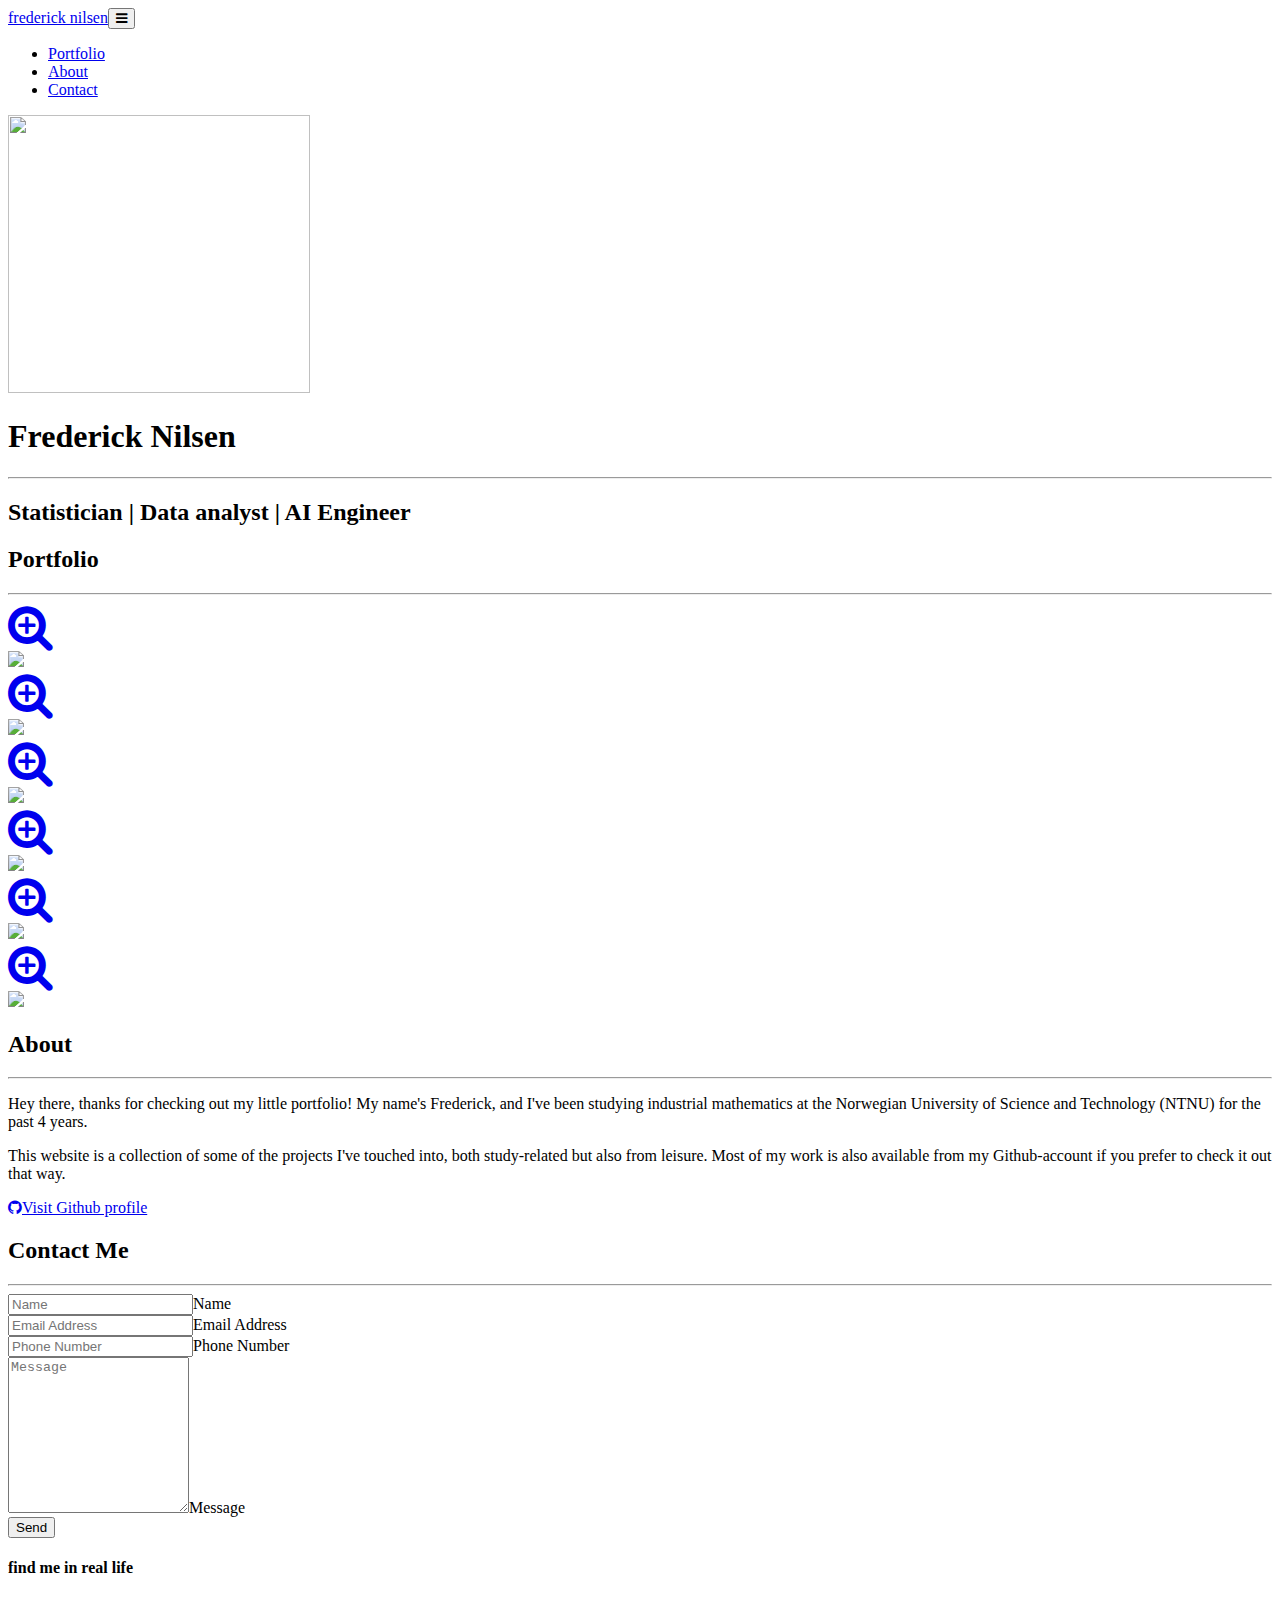
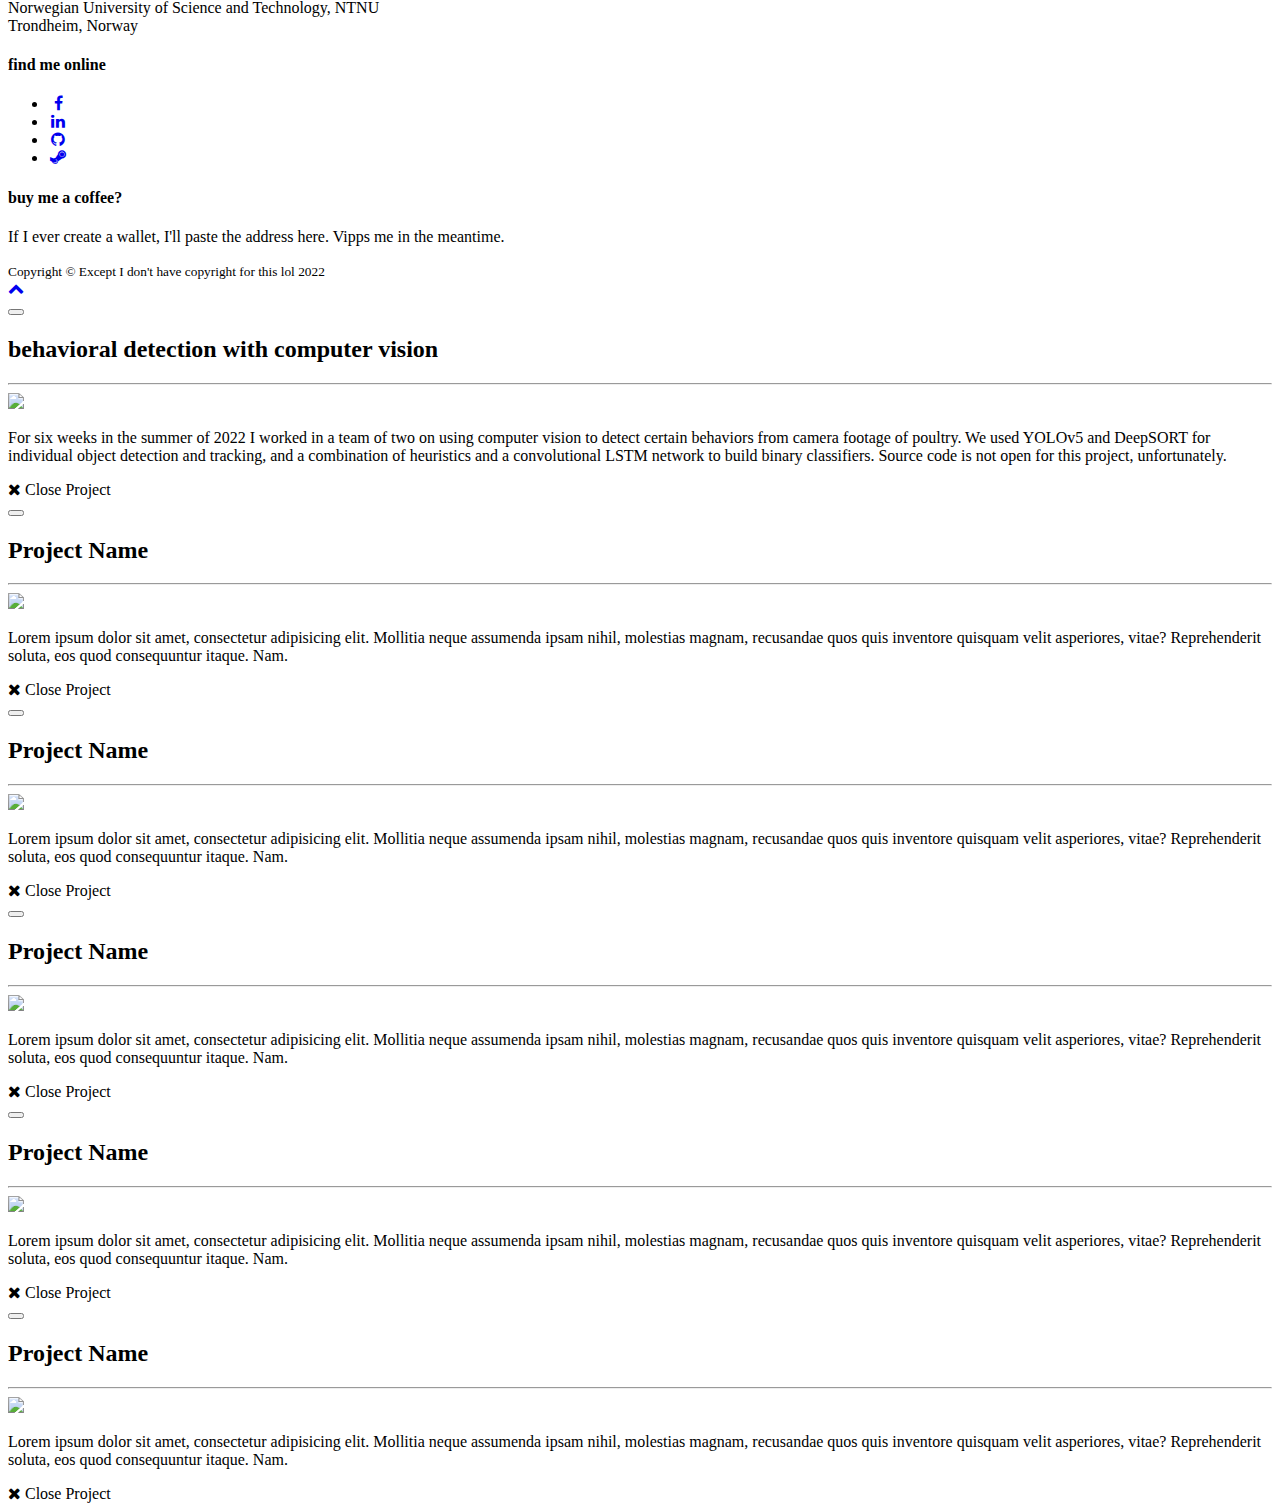
==== index.html @ 2ca0b914 "Adding temp portfolio page" ====
<!DOCTYPE html><html><head><meta charset="utf-8"><meta name="viewport" content="width=device-width, initial-scale=1.0, shrink-to-fit=no"><title>Home - Brand</title><link rel="stylesheet" href="assets/bootstrap/css/bootstrap.min.css"><link rel="stylesheet" href="https://fonts.googleapis.com/css?family=Montserrat:400,700&amp;display=swap"><link rel="stylesheet" href="https://fonts.googleapis.com/css?family=Lato:400,700,400italic,700italic&amp;display=swap"><link rel="stylesheet" href="https://cdnjs.cloudflare.com/ajax/libs/font-awesome/4.7.0/css/font-awesome.min.css"></head><body id="page-top" data-bs-spy="scroll" data-bs-target="#mainNav" data-bs-offset="72"><nav class="navbar navbar-light navbar-expand-lg fixed-top bg-secondary text-uppercase" id="mainNav"><div class="container"><a class="navbar-brand" href="#page-top">frederick nilsen</a><button data-bs-toggle="collapse" data-bs-target="#navbarResponsive" class="navbar-toggler text-white bg-primary navbar-toggler-right text-uppercase rounded" aria-controls="navbarResponsive" aria-expanded="false" aria-label="Toggle navigation"><i class="fa fa-bars"></i></button><div class="collapse navbar-collapse" id="navbarResponsive"><ul class="navbar-nav ms-auto"><li class="nav-item mx-0 mx-lg-1"><a class="nav-link py-3 px-0 px-lg-3 rounded" href="#portfolio">Portfolio</a></li><li class="nav-item mx-0 mx-lg-1"><a class="nav-link py-3 px-0 px-lg-3 rounded" href="#about">About</a></li><li class="nav-item mx-0 mx-lg-1"><a class="nav-link py-3 px-0 px-lg-3 rounded" href="#contact">Contact</a></li></ul></div></div></nav><header class="text-center text-white bg-primary masthead"><div class="container"><img class="rounded-circle img-fluid d-block mx-auto mb-5" src="assets/img/cartoon-FrederickNilsen.jpg" width="302" height="278"><h1>Frederick Nilsen</h1><hr class="star-light"><h2 class="font-weight-light mb-0">Statistician | Data analyst | AI Engineer</h2></div></header><section id="portfolio" class="portfolio"><div class="container"><h2 class="text-uppercase text-center text-secondary">Portfolio</h2><hr class="star-dark mb-5"><div class="row"><div class="col-md-6 col-lg-4"><a class="d-block mx-auto portfolio-item" href="#portfolio-modal-1" data-bs-toggle="modal"><div class="d-flex portfolio-item-caption position-absolute h-100 w-100"><div class="text-center text-white my-auto portfolio-item-caption-content w-100"><i class="fa fa-search-plus fa-3x"></i></div></div><img class="img-fluid" src="assets/img/portfolio/cabin.png"></a></div><div class="col-md-6 col-lg-4"><a class="d-block mx-auto portfolio-item" href="#portfolio-modal-2" data-bs-toggle="modal"><div class="d-flex portfolio-item-caption position-absolute h-100 w-100"><div class="text-center text-white my-auto portfolio-item-caption-content w-100"><i class="fa fa-search-plus fa-3x"></i></div></div><img class="img-fluid" src="assets/img/portfolio/cake.png"></a></div><div class="col-md-6 col-lg-4"><a class="d-block mx-auto portfolio-item" href="#portfolio-modal-3" data-bs-toggle="modal"><div class="d-flex portfolio-item-caption position-absolute h-100 w-100"><div class="text-center text-white my-auto portfolio-item-caption-content w-100"><i class="fa fa-search-plus fa-3x"></i></div></div><img class="img-fluid" src="assets/img/portfolio/circus.png"></a></div><div class="col-md-6 col-lg-4"><a class="d-block mx-auto portfolio-item" href="#portfolio-modal-4" data-bs-toggle="modal"><div class="d-flex portfolio-item-caption position-absolute h-100 w-100"><div class="text-center text-white my-auto portfolio-item-caption-content w-100"><i class="fa fa-search-plus fa-3x"></i></div></div><img class="img-fluid" src="assets/img/portfolio/game.png"></a></div><div class="col-md-6 col-lg-4"><a class="d-block mx-auto portfolio-item" href="#portfolio-modal-5" data-bs-toggle="modal"><div class="d-flex portfolio-item-caption position-absolute h-100 w-100"><div class="text-center text-white my-auto portfolio-item-caption-content w-100"><i class="fa fa-search-plus fa-3x"></i></div></div><img class="img-fluid" src="assets/img/portfolio/safe.png"></a></div><div class="col-md-6 col-lg-4"><a class="d-block mx-auto portfolio-item" href="#portfolio-modal-6" data-bs-toggle="modal"><div class="d-flex portfolio-item-caption position-absolute h-100 w-100"><div class="text-center text-white my-auto portfolio-item-caption-content w-100"><i class="fa fa-search-plus fa-3x"></i></div></div><img class="img-fluid" src="assets/img/portfolio/submarine.png"></a></div></div></div></section><section class="text-white bg-primary mb-0" id="about"><div class="container"><h2 class="text-uppercase text-center text-white">About</h2><hr class="star-light mb-5"><div class="row"><div class="col-lg-4 ms-auto"><p class="lead">Hey there, thanks for checking out my little portfolio! My name's Frederick, and I've been studying industrial mathematics at the Norwegian University of Science and Technology (NTNU) for the past 4 years.</p></div><div class="col-lg-4 me-auto"><p class="lead">This website is a collection of some of the projects I've touched into, both study-related but also from leisure. Most of my work is also available from my Github-account if you prefer to check it out that way.</p></div></div><div class="text-center mt-4"><a class="btn btn-outline-light btn-xl" role="button" href="#"><i class="fa fa-github me-2"></i><span>Visit Github profile</span></a></div></div></section><section id="contact"><div class="container"><h2 class="text-uppercase text-center text-secondary mb-0">Contact Me</h2><hr class="star-dark mb-5"><div class="row"><div class="col-lg-8 mx-auto"><form id="contactForm" name="sentMessage" novalidate="novalidate"><div class="control-group"><div class="mb-0 form-floating controls pb-2"><input class="form-control" type="text" id="name" required="" placeholder="Name"><label class="form-label">Name</label><small class="form-text text-danger help-block"></small></div></div><div class="control-group"><div class="mb-0 form-floating controls pb-2"><input class="form-control" type="email" id="email" required="" placeholder="Email Address"><label class="form-label">Email Address</label><small class="form-text text-danger help-block"></small></div></div><div class="control-group"><div class="mb-0 form-floating controls pb-2"><input class="form-control" type="tel" id="phone" required="" placeholder="Phone Number"><label class="form-label">Phone Number</label><small class="form-text text-danger help-block"></small></div></div><div class="control-group"><div class="mb-5 form-floating controls pb-2"><textarea class="form-control" id="message" required="" placeholder="Message" style="height: 150px;"></textarea><label class="form-label">Message</label><small class="form-text text-danger help-block"></small></div></div><div id="success"></div><div><button class="btn btn-primary btn-xl" id="sendMessageButton" type="submit">Send</button></div></form></div></div></div></section><footer class="text-center footer"><div class="container"><div class="row"><div class="col-md-4 mb-5 mb-lg-0"><h4 class="text-uppercase mb-4">find me in real life</h4><p>Norwegian University of Science and Technology, NTNU<br>Trondheim, Norway</p></div><div class="col-md-4 mb-5 mb-lg-0"><h4 class="text-uppercase">find me online</h4><ul class="list-inline"><li class="list-inline-item"><a class="btn btn-outline-light text-center btn-social rounded-circle" role="button" href="https://www.facebook.com/fredericknilsensbrukernavn"><i class="fa fa-facebook fa-fw"></i></a></li><li class="list-inline-item"><a class="btn btn-outline-light text-center btn-social rounded-circle" role="button" href="https://www.linkedin.com/in/frederick-nilsen"><i class="fa fa-linkedin fa-fw"></i></a></li><li class="list-inline-item"><a class="btn btn-outline-light text-center btn-social rounded-circle" role="button" href="https://github.com/frederni"><i class="fa fa-github fa-fw"></i></a></li><li class="list-inline-item"><a class="btn btn-outline-light text-center btn-social rounded-circle" role="button" href="https://steamcommunity.com/id/flerovium"><i class="fa fa-steam fa-fw"></i></a></li></ul></div><div class="col-md-4"><h4 class="text-uppercase mb-4">buy me a coffee?</h4><p class="lead mb-0"><span>If I ever create a wallet, I'll paste the address here. Vipps me in the meantime.</span></p></div></div></div></footer><div class="text-center text-white copyright py-4"><div class="container"><small>Copyright © Except I don't have copyright for this lol 2022</small></div></div><div class="d-lg-none scroll-to-top position-fixed rounded"><a class="text-center d-block rounded text-white" href="#page-top"><i class="fa fa-chevron-up"></i></a></div><div class="modal text-center" role="dialog" tabindex="-1" id="portfolio-modal-1"><div class="modal-dialog modal-lg" role="document"><div class="modal-content"><div class="modal-header"><button type="button" class="btn-close" data-bs-dismiss="modal" aria-label="Close"></button></div><div class="modal-body"><div class="container text-center"><div class="row"><div class="col-lg-8 mx-auto"><h2 class="text-uppercase text-secondary mb-0">behavioral detection with computer vision</h2><hr class="star-dark mb-5"><img class="img-fluid mb-5" src="assets/img/portfolio/cabin.png"><p class="mb-5">For six weeks in the summer of 2022 I worked in a team of two on using computer vision to detect certain behaviors from camera footage of poultry. We used YOLOv5 and DeepSORT for individual object detection and tracking, and a combination of heuristics and a convolutional LSTM network to build binary classifiers. Source code is not open for this project, unfortunately.</p></div></div></div></div><div class="modal-footer pb-5"><a class="btn btn-primary btn-lg mx-auto rounded-pill portfolio-modal-dismiss" role="button" data-bs-dismiss="modal"><i class="fa fa-close"></i>&nbsp;Close Project</a></div></div></div></div><div class="modal text-center" role="dialog" tabindex="-1" id="portfolio-modal-2"><div class="modal-dialog modal-lg" role="document"><div class="modal-content"><div class="modal-header"><button type="button" class="btn-close" data-bs-dismiss="modal" aria-label="Close"></button></div><div class="modal-body"><div class="container text-center"><div class="row"><div class="col-lg-8 mx-auto"><h2 class="text-uppercase text-secondary mb-0">Project Name</h2><hr class="star-dark mb-5"><img class="img-fluid mb-5" src="assets/img/portfolio/cake.png"><p class="mb-5">Lorem ipsum dolor sit amet, consectetur adipisicing elit. Mollitia neque assumenda ipsam nihil, molestias magnam, recusandae quos quis inventore quisquam velit asperiores, vitae? Reprehenderit soluta, eos quod consequuntur itaque. Nam.</p></div></div></div></div><div class="modal-footer pb-5"><a class="btn btn-primary btn-lg mx-auto rounded-pill portfolio-modal-dismiss" role="button" data-bs-dismiss="modal"><i class="fa fa-close"></i>&nbsp;Close Project</a></div></div></div></div><div class="modal text-center" role="dialog" tabindex="-1" id="portfolio-modal-3"><div class="modal-dialog modal-lg" role="document"><div class="modal-content"><div class="modal-header"><button type="button" class="btn-close" data-bs-dismiss="modal" aria-label="Close"></button></div><div class="modal-body"><div class="container text-center"><div class="row"><div class="col-lg-8 mx-auto"><h2 class="text-uppercase text-secondary mb-0">Project Name</h2><hr class="star-dark mb-5"><img class="img-fluid mb-5" src="assets/img/portfolio/circus.png"><p class="mb-5">Lorem ipsum dolor sit amet, consectetur adipisicing elit. Mollitia neque assumenda ipsam nihil, molestias magnam, recusandae quos quis inventore quisquam velit asperiores, vitae? Reprehenderit soluta, eos quod consequuntur itaque. Nam.</p></div></div></div></div><div class="modal-footer pb-5"><a class="btn btn-primary btn-lg mx-auto rounded-pill portfolio-modal-dismiss" role="button" data-bs-dismiss="modal"><i class="fa fa-close"></i>&nbsp;Close Project</a></div></div></div></div><div class="modal text-center" role="dialog" tabindex="-1" id="portfolio-modal-4"><div class="modal-dialog modal-lg" role="document"><div class="modal-content"><div class="modal-header"><button type="button" class="btn-close" data-bs-dismiss="modal" aria-label="Close"></button></div><div class="modal-body"><div class="container text-center"><div class="row"><div class="col-lg-8 mx-auto"><h2 class="text-uppercase text-secondary mb-0">Project Name</h2><hr class="star-dark mb-5"><img class="img-fluid mb-5" src="assets/img/portfolio/game.png"><p class="mb-5">Lorem ipsum dolor sit amet, consectetur adipisicing elit. Mollitia neque assumenda ipsam nihil, molestias magnam, recusandae quos quis inventore quisquam velit asperiores, vitae? Reprehenderit soluta, eos quod consequuntur itaque. Nam.</p></div></div></div></div><div class="modal-footer pb-5"><a class="btn btn-primary btn-lg mx-auto rounded-pill portfolio-modal-dismiss" role="button" data-bs-dismiss="modal"><i class="fa fa-close"></i>&nbsp;Close Project</a></div></div></div></div><div class="modal text-center" role="dialog" tabindex="-1" id="portfolio-modal-5"><div class="modal-dialog modal-lg" role="document"><div class="modal-content"><div class="modal-header"><button type="button" class="btn-close" data-bs-dismiss="modal" aria-label="Close"></button></div><div class="modal-body"><div class="container text-center"><div class="row"><div class="col-lg-8 mx-auto"><h2 class="text-uppercase text-secondary mb-0">Project Name</h2><hr class="star-dark mb-5"><img class="img-fluid mb-5" src="assets/img/portfolio/safe.png"><p class="mb-5">Lorem ipsum dolor sit amet, consectetur adipisicing elit. Mollitia neque assumenda ipsam nihil, molestias magnam, recusandae quos quis inventore quisquam velit asperiores, vitae? Reprehenderit soluta, eos quod consequuntur itaque. Nam.</p></div></div></div></div><div class="modal-footer pb-5"><a class="btn btn-primary btn-lg mx-auto rounded-pill portfolio-modal-dismiss" role="button" data-bs-dismiss="modal"><i class="fa fa-close"></i>&nbsp;Close Project</a></div></div></div></div><div class="modal text-center" role="dialog" tabindex="-1" id="portfolio-modal-6"><div class="modal-dialog modal-lg" role="document"><div class="modal-content"><div class="modal-header"><button type="button" class="btn-close" data-bs-dismiss="modal" aria-label="Close"></button></div><div class="modal-body"><div class="container text-center"><div class="row"><div class="col-lg-8 mx-auto"><h2 class="text-uppercase text-secondary mb-0">Project Name</h2><hr class="star-dark mb-5"><img class="img-fluid mb-5" src="assets/img/portfolio/submarine.png"><p class="mb-5">Lorem ipsum dolor sit amet, consectetur adipisicing elit. Mollitia neque assumenda ipsam nihil, molestias magnam, recusandae quos quis inventore quisquam velit asperiores, vitae? Reprehenderit soluta, eos quod consequuntur itaque. Nam.</p></div></div></div></div><div class="modal-footer pb-5"><a class="btn btn-primary btn-lg mx-auto rounded-pill portfolio-modal-dismiss" role="button" data-bs-dismiss="modal"><i class="fa fa-close"></i>&nbsp;Close Project</a></div></div></div></div><script src="https://cdn.jsdelivr.net/npm/bootstrap@5.1.3/dist/js/bootstrap.bundle.min.js"></script><script src="assets/js/script.min.js"></script></body></html>
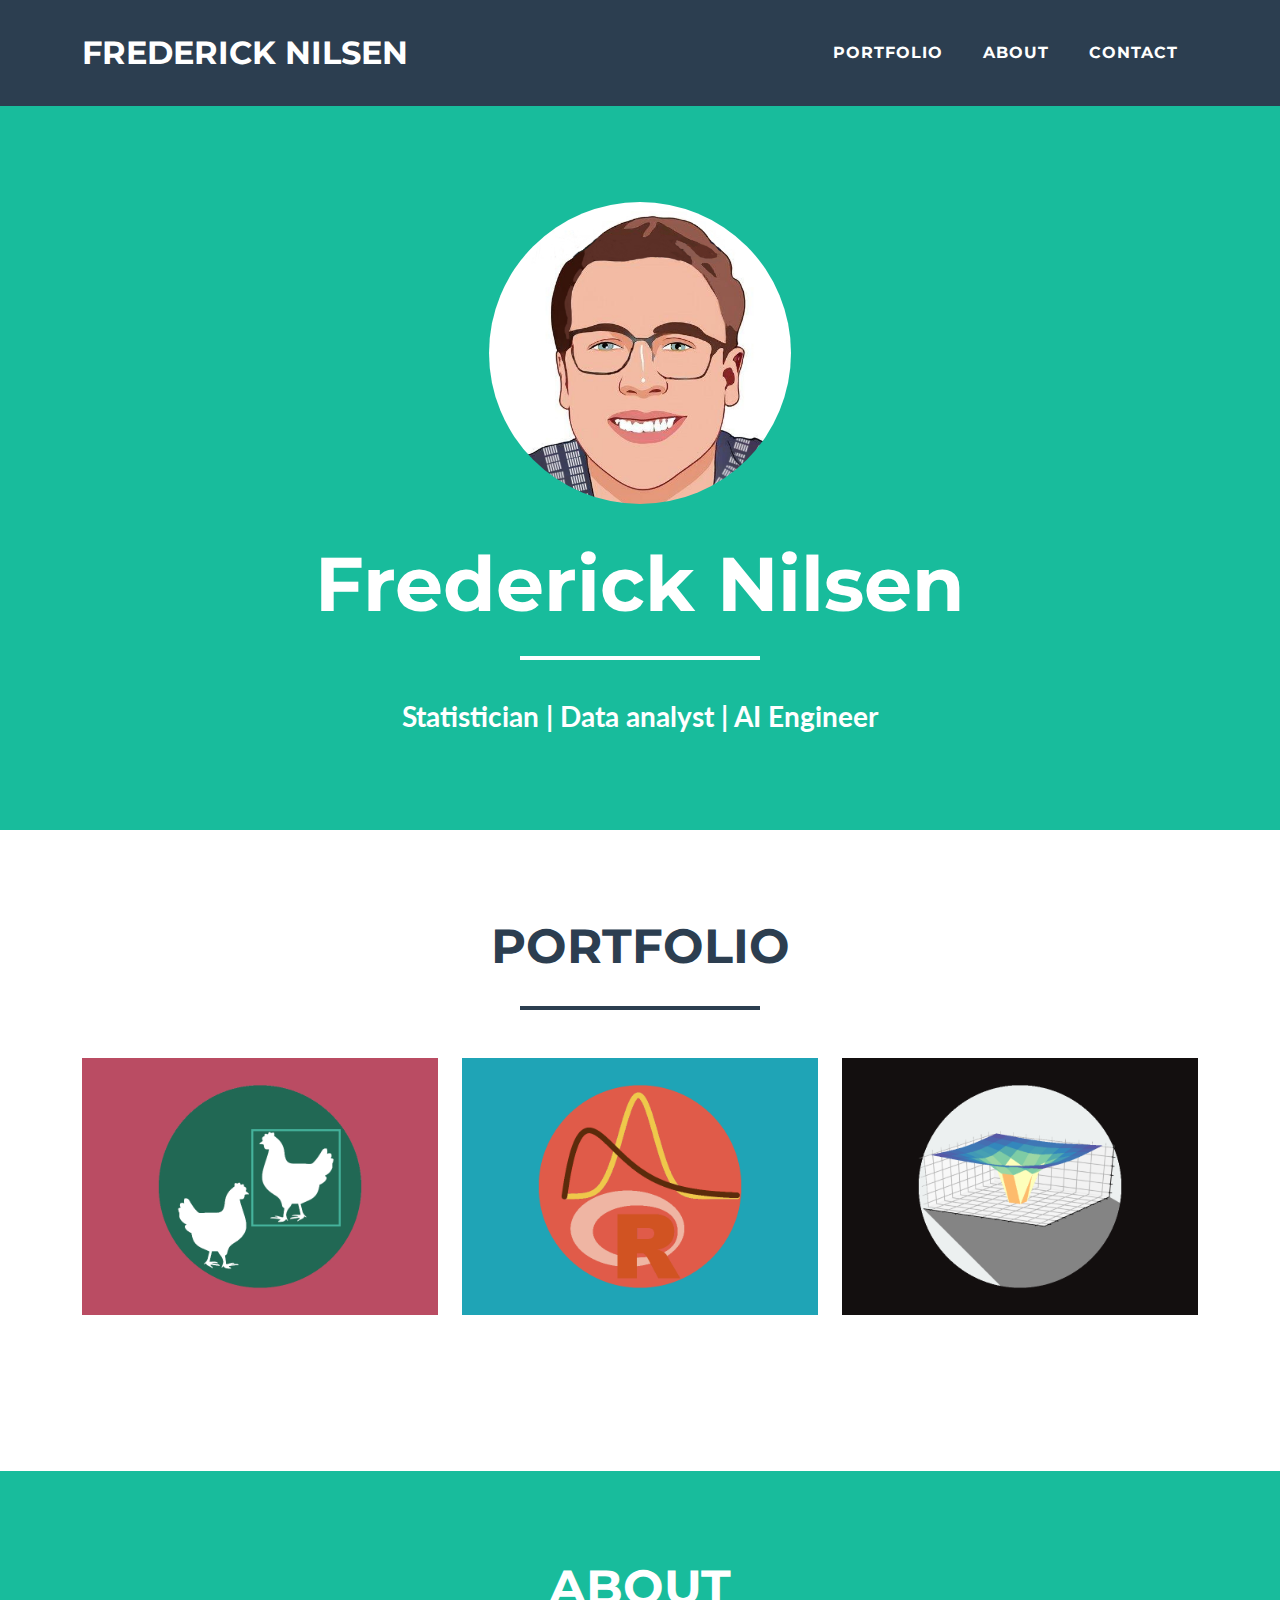
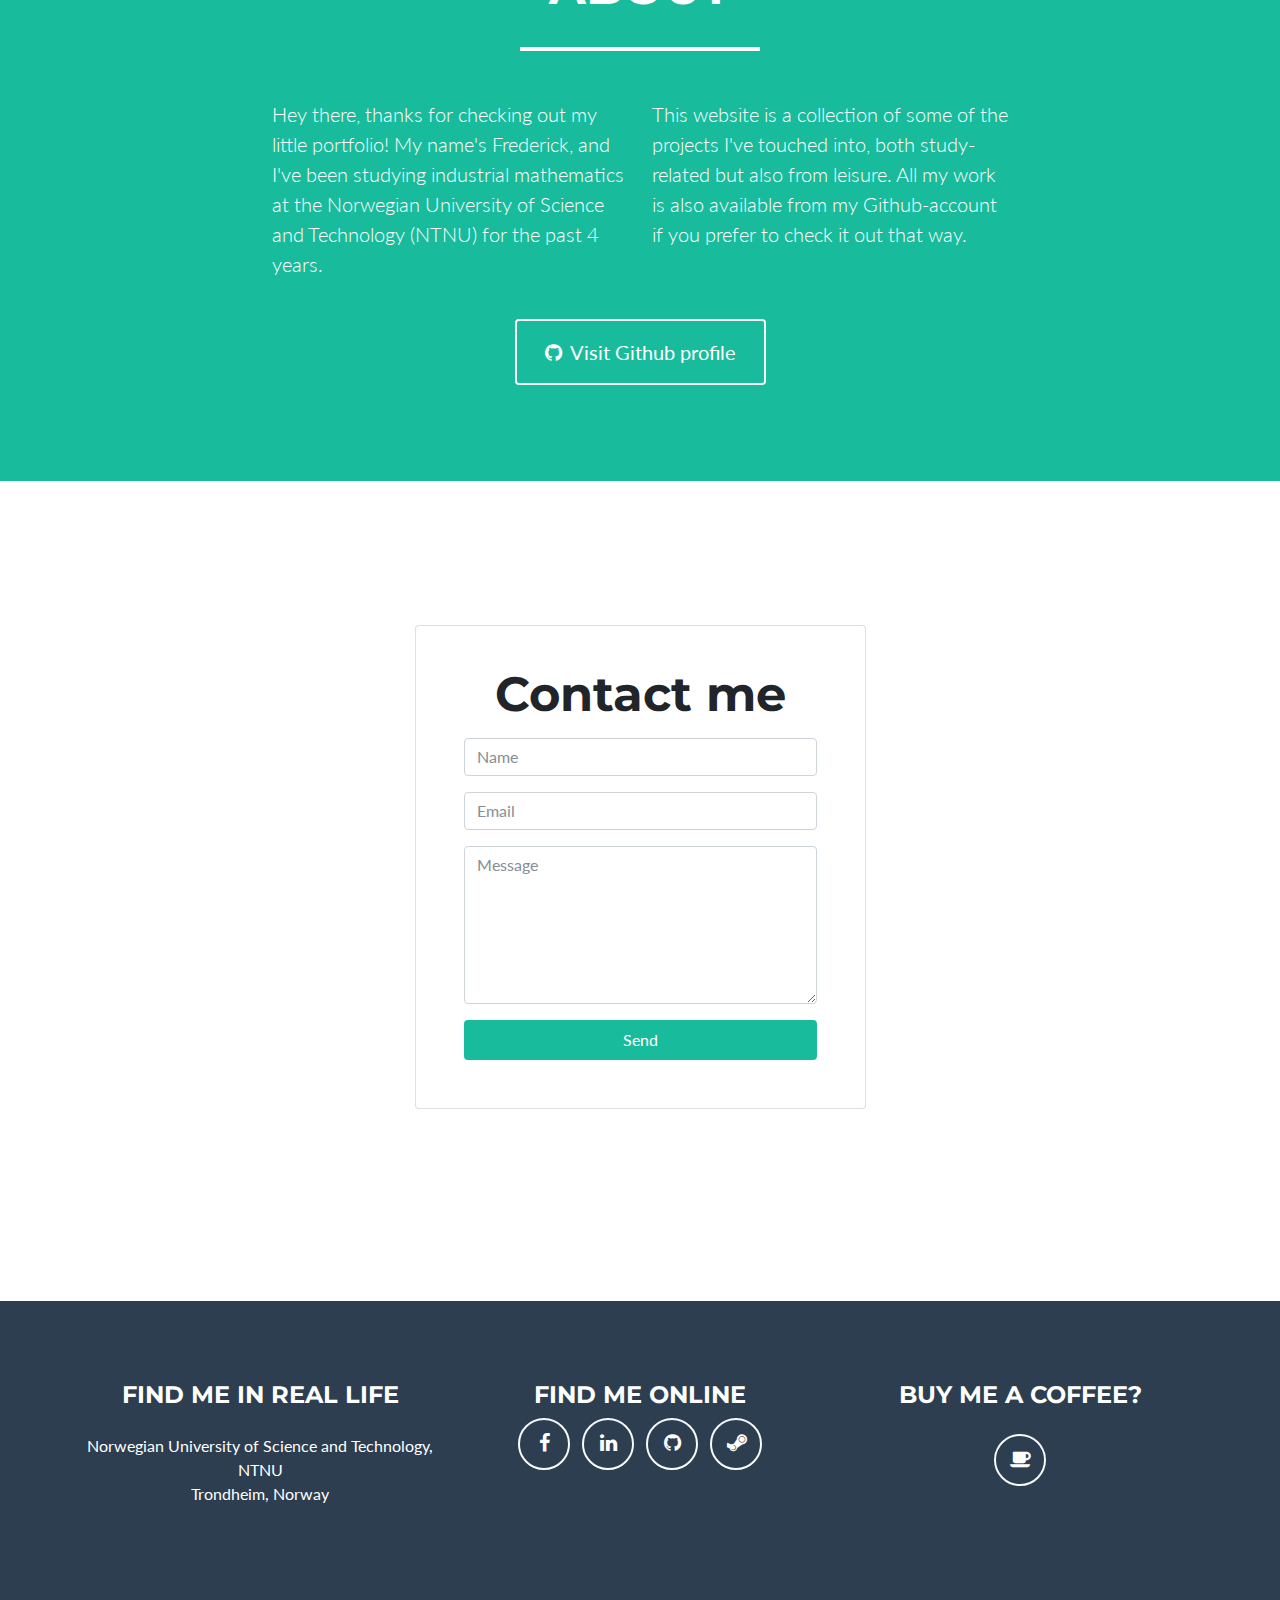
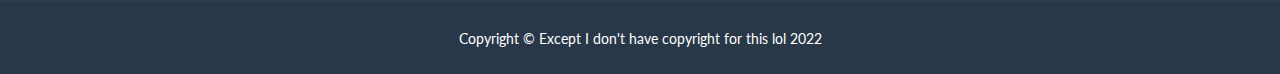
==== commit 4425b5c8: "Update portfolio with real projects" ====
--- a/index.html
+++ b/index.html
@@ -1 +1,222 @@
-<!DOCTYPE html><html><head><meta charset="utf-8"><meta name="viewport" content="width=device-width, initial-scale=1.0, shrink-to-fit=no"><title>Home - Brand</title><link rel="stylesheet" href="assets/bootstrap/css/bootstrap.min.css"><link rel="stylesheet" href="https://fonts.googleapis.com/css?family=Montserrat:400,700&amp;display=swap"><link rel="stylesheet" href="https://fonts.googleapis.com/css?family=Lato:400,700,400italic,700italic&amp;display=swap"><link rel="stylesheet" href="https://cdnjs.cloudflare.com/ajax/libs/font-awesome/4.7.0/css/font-awesome.min.css"></head><body id="page-top" data-bs-spy="scroll" data-bs-target="#mainNav" data-bs-offset="72"><nav class="navbar navbar-light navbar-expand-lg fixed-top bg-secondary text-uppercase" id="mainNav"><div class="container"><a class="navbar-brand" href="#page-top">frederick nilsen</a><button data-bs-toggle="collapse" data-bs-target="#navbarResponsive" class="navbar-toggler text-white bg-primary navbar-toggler-right text-uppercase rounded" aria-controls="navbarResponsive" aria-expanded="false" aria-label="Toggle navigation"><i class="fa fa-bars"></i></button><div class="collapse navbar-collapse" id="navbarResponsive"><ul class="navbar-nav ms-auto"><li class="nav-item mx-0 mx-lg-1"><a class="nav-link py-3 px-0 px-lg-3 rounded" href="#portfolio">Portfolio</a></li><li class="nav-item mx-0 mx-lg-1"><a class="nav-link py-3 px-0 px-lg-3 rounded" href="#about">About</a></li><li class="nav-item mx-0 mx-lg-1"><a class="nav-link py-3 px-0 px-lg-3 rounded" href="#contact">Contact</a></li></ul></div></div></nav><header class="text-center text-white bg-primary masthead"><div class="container"><img class="rounded-circle img-fluid d-block mx-auto mb-5" src="assets/img/cartoon-FrederickNilsen.jpg" width="302" height="278"><h1>Frederick Nilsen</h1><hr class="star-light"><h2 class="font-weight-light mb-0">Statistician | Data analyst | AI Engineer</h2></div></header><section id="portfolio" class="portfolio"><div class="container"><h2 class="text-uppercase text-center text-secondary">Portfolio</h2><hr class="star-dark mb-5"><div class="row"><div class="col-md-6 col-lg-4"><a class="d-block mx-auto portfolio-item" href="#portfolio-modal-1" data-bs-toggle="modal"><div class="d-flex portfolio-item-caption position-absolute h-100 w-100"><div class="text-center text-white my-auto portfolio-item-caption-content w-100"><i class="fa fa-search-plus fa-3x"></i></div></div><img class="img-fluid" src="assets/img/portfolio/cabin.png"></a></div><div class="col-md-6 col-lg-4"><a class="d-block mx-auto portfolio-item" href="#portfolio-modal-2" data-bs-toggle="modal"><div class="d-flex portfolio-item-caption position-absolute h-100 w-100"><div class="text-center text-white my-auto portfolio-item-caption-content w-100"><i class="fa fa-search-plus fa-3x"></i></div></div><img class="img-fluid" src="assets/img/portfolio/cake.png"></a></div><div class="col-md-6 col-lg-4"><a class="d-block mx-auto portfolio-item" href="#portfolio-modal-3" data-bs-toggle="modal"><div class="d-flex portfolio-item-caption position-absolute h-100 w-100"><div class="text-center text-white my-auto portfolio-item-caption-content w-100"><i class="fa fa-search-plus fa-3x"></i></div></div><img class="img-fluid" src="assets/img/portfolio/circus.png"></a></div><div class="col-md-6 col-lg-4"><a class="d-block mx-auto portfolio-item" href="#portfolio-modal-4" data-bs-toggle="modal"><div class="d-flex portfolio-item-caption position-absolute h-100 w-100"><div class="text-center text-white my-auto portfolio-item-caption-content w-100"><i class="fa fa-search-plus fa-3x"></i></div></div><img class="img-fluid" src="assets/img/portfolio/game.png"></a></div><div class="col-md-6 col-lg-4"><a class="d-block mx-auto portfolio-item" href="#portfolio-modal-5" data-bs-toggle="modal"><div class="d-flex portfolio-item-caption position-absolute h-100 w-100"><div class="text-center text-white my-auto portfolio-item-caption-content w-100"><i class="fa fa-search-plus fa-3x"></i></div></div><img class="img-fluid" src="assets/img/portfolio/safe.png"></a></div><div class="col-md-6 col-lg-4"><a class="d-block mx-auto portfolio-item" href="#portfolio-modal-6" data-bs-toggle="modal"><div class="d-flex portfolio-item-caption position-absolute h-100 w-100"><div class="text-center text-white my-auto portfolio-item-caption-content w-100"><i class="fa fa-search-plus fa-3x"></i></div></div><img class="img-fluid" src="assets/img/portfolio/submarine.png"></a></div></div></div></section><section class="text-white bg-primary mb-0" id="about"><div class="container"><h2 class="text-uppercase text-center text-white">About</h2><hr class="star-light mb-5"><div class="row"><div class="col-lg-4 ms-auto"><p class="lead">Hey there, thanks for checking out my little portfolio! My name's Frederick, and I've been studying industrial mathematics at the Norwegian University of Science and Technology (NTNU) for the past 4 years.</p></div><div class="col-lg-4 me-auto"><p class="lead">This website is a collection of some of the projects I've touched into, both study-related but also from leisure. Most of my work is also available from my Github-account if you prefer to check it out that way.</p></div></div><div class="text-center mt-4"><a class="btn btn-outline-light btn-xl" role="button" href="#"><i class="fa fa-github me-2"></i><span>Visit Github profile</span></a></div></div></section><section id="contact"><div class="container"><h2 class="text-uppercase text-center text-secondary mb-0">Contact Me</h2><hr class="star-dark mb-5"><div class="row"><div class="col-lg-8 mx-auto"><form id="contactForm" name="sentMessage" novalidate="novalidate"><div class="control-group"><div class="mb-0 form-floating controls pb-2"><input class="form-control" type="text" id="name" required="" placeholder="Name"><label class="form-label">Name</label><small class="form-text text-danger help-block"></small></div></div><div class="control-group"><div class="mb-0 form-floating controls pb-2"><input class="form-control" type="email" id="email" required="" placeholder="Email Address"><label class="form-label">Email Address</label><small class="form-text text-danger help-block"></small></div></div><div class="control-group"><div class="mb-0 form-floating controls pb-2"><input class="form-control" type="tel" id="phone" required="" placeholder="Phone Number"><label class="form-label">Phone Number</label><small class="form-text text-danger help-block"></small></div></div><div class="control-group"><div class="mb-5 form-floating controls pb-2"><textarea class="form-control" id="message" required="" placeholder="Message" style="height: 150px;"></textarea><label class="form-label">Message</label><small class="form-text text-danger help-block"></small></div></div><div id="success"></div><div><button class="btn btn-primary btn-xl" id="sendMessageButton" type="submit">Send</button></div></form></div></div></div></section><footer class="text-center footer"><div class="container"><div class="row"><div class="col-md-4 mb-5 mb-lg-0"><h4 class="text-uppercase mb-4">find me in real life</h4><p>Norwegian University of Science and Technology, NTNU<br>Trondheim, Norway</p></div><div class="col-md-4 mb-5 mb-lg-0"><h4 class="text-uppercase">find me online</h4><ul class="list-inline"><li class="list-inline-item"><a class="btn btn-outline-light text-center btn-social rounded-circle" role="button" href="https://www.facebook.com/fredericknilsensbrukernavn"><i class="fa fa-facebook fa-fw"></i></a></li><li class="list-inline-item"><a class="btn btn-outline-light text-center btn-social rounded-circle" role="button" href="https://www.linkedin.com/in/frederick-nilsen"><i class="fa fa-linkedin fa-fw"></i></a></li><li class="list-inline-item"><a class="btn btn-outline-light text-center btn-social rounded-circle" role="button" href="https://github.com/frederni"><i class="fa fa-github fa-fw"></i></a></li><li class="list-inline-item"><a class="btn btn-outline-light text-center btn-social rounded-circle" role="button" href="https://steamcommunity.com/id/flerovium"><i class="fa fa-steam fa-fw"></i></a></li></ul></div><div class="col-md-4"><h4 class="text-uppercase mb-4">buy me a coffee?</h4><p class="lead mb-0"><span>If I ever create a wallet, I'll paste the address here. Vipps me in the meantime.</span></p></div></div></div></footer><div class="text-center text-white copyright py-4"><div class="container"><small>Copyright © Except I don't have copyright for this lol 2022</small></div></div><div class="d-lg-none scroll-to-top position-fixed rounded"><a class="text-center d-block rounded text-white" href="#page-top"><i class="fa fa-chevron-up"></i></a></div><div class="modal text-center" role="dialog" tabindex="-1" id="portfolio-modal-1"><div class="modal-dialog modal-lg" role="document"><div class="modal-content"><div class="modal-header"><button type="button" class="btn-close" data-bs-dismiss="modal" aria-label="Close"></button></div><div class="modal-body"><div class="container text-center"><div class="row"><div class="col-lg-8 mx-auto"><h2 class="text-uppercase text-secondary mb-0">behavioral detection with computer vision</h2><hr class="star-dark mb-5"><img class="img-fluid mb-5" src="assets/img/portfolio/cabin.png"><p class="mb-5">For six weeks in the summer of 2022 I worked in a team of two on using computer vision to detect certain behaviors from camera footage of poultry. We used YOLOv5 and DeepSORT for individual object detection and tracking, and a combination of heuristics and a convolutional LSTM network to build binary classifiers. Source code is not open for this project, unfortunately.</p></div></div></div></div><div class="modal-footer pb-5"><a class="btn btn-primary btn-lg mx-auto rounded-pill portfolio-modal-dismiss" role="button" data-bs-dismiss="modal"><i class="fa fa-close"></i>&nbsp;Close Project</a></div></div></div></div><div class="modal text-center" role="dialog" tabindex="-1" id="portfolio-modal-2"><div class="modal-dialog modal-lg" role="document"><div class="modal-content"><div class="modal-header"><button type="button" class="btn-close" data-bs-dismiss="modal" aria-label="Close"></button></div><div class="modal-body"><div class="container text-center"><div class="row"><div class="col-lg-8 mx-auto"><h2 class="text-uppercase text-secondary mb-0">Project Name</h2><hr class="star-dark mb-5"><img class="img-fluid mb-5" src="assets/img/portfolio/cake.png"><p class="mb-5">Lorem ipsum dolor sit amet, consectetur adipisicing elit. Mollitia neque assumenda ipsam nihil, molestias magnam, recusandae quos quis inventore quisquam velit asperiores, vitae? Reprehenderit soluta, eos quod consequuntur itaque. Nam.</p></div></div></div></div><div class="modal-footer pb-5"><a class="btn btn-primary btn-lg mx-auto rounded-pill portfolio-modal-dismiss" role="button" data-bs-dismiss="modal"><i class="fa fa-close"></i>&nbsp;Close Project</a></div></div></div></div><div class="modal text-center" role="dialog" tabindex="-1" id="portfolio-modal-3"><div class="modal-dialog modal-lg" role="document"><div class="modal-content"><div class="modal-header"><button type="button" class="btn-close" data-bs-dismiss="modal" aria-label="Close"></button></div><div class="modal-body"><div class="container text-center"><div class="row"><div class="col-lg-8 mx-auto"><h2 class="text-uppercase text-secondary mb-0">Project Name</h2><hr class="star-dark mb-5"><img class="img-fluid mb-5" src="assets/img/portfolio/circus.png"><p class="mb-5">Lorem ipsum dolor sit amet, consectetur adipisicing elit. Mollitia neque assumenda ipsam nihil, molestias magnam, recusandae quos quis inventore quisquam velit asperiores, vitae? Reprehenderit soluta, eos quod consequuntur itaque. Nam.</p></div></div></div></div><div class="modal-footer pb-5"><a class="btn btn-primary btn-lg mx-auto rounded-pill portfolio-modal-dismiss" role="button" data-bs-dismiss="modal"><i class="fa fa-close"></i>&nbsp;Close Project</a></div></div></div></div><div class="modal text-center" role="dialog" tabindex="-1" id="portfolio-modal-4"><div class="modal-dialog modal-lg" role="document"><div class="modal-content"><div class="modal-header"><button type="button" class="btn-close" data-bs-dismiss="modal" aria-label="Close"></button></div><div class="modal-body"><div class="container text-center"><div class="row"><div class="col-lg-8 mx-auto"><h2 class="text-uppercase text-secondary mb-0">Project Name</h2><hr class="star-dark mb-5"><img class="img-fluid mb-5" src="assets/img/portfolio/game.png"><p class="mb-5">Lorem ipsum dolor sit amet, consectetur adipisicing elit. Mollitia neque assumenda ipsam nihil, molestias magnam, recusandae quos quis inventore quisquam velit asperiores, vitae? Reprehenderit soluta, eos quod consequuntur itaque. Nam.</p></div></div></div></div><div class="modal-footer pb-5"><a class="btn btn-primary btn-lg mx-auto rounded-pill portfolio-modal-dismiss" role="button" data-bs-dismiss="modal"><i class="fa fa-close"></i>&nbsp;Close Project</a></div></div></div></div><div class="modal text-center" role="dialog" tabindex="-1" id="portfolio-modal-5"><div class="modal-dialog modal-lg" role="document"><div class="modal-content"><div class="modal-header"><button type="button" class="btn-close" data-bs-dismiss="modal" aria-label="Close"></button></div><div class="modal-body"><div class="container text-center"><div class="row"><div class="col-lg-8 mx-auto"><h2 class="text-uppercase text-secondary mb-0">Project Name</h2><hr class="star-dark mb-5"><img class="img-fluid mb-5" src="assets/img/portfolio/safe.png"><p class="mb-5">Lorem ipsum dolor sit amet, consectetur adipisicing elit. Mollitia neque assumenda ipsam nihil, molestias magnam, recusandae quos quis inventore quisquam velit asperiores, vitae? Reprehenderit soluta, eos quod consequuntur itaque. Nam.</p></div></div></div></div><div class="modal-footer pb-5"><a class="btn btn-primary btn-lg mx-auto rounded-pill portfolio-modal-dismiss" role="button" data-bs-dismiss="modal"><i class="fa fa-close"></i>&nbsp;Close Project</a></div></div></div></div><div class="modal text-center" role="dialog" tabindex="-1" id="portfolio-modal-6"><div class="modal-dialog modal-lg" role="document"><div class="modal-content"><div class="modal-header"><button type="button" class="btn-close" data-bs-dismiss="modal" aria-label="Close"></button></div><div class="modal-body"><div class="container text-center"><div class="row"><div class="col-lg-8 mx-auto"><h2 class="text-uppercase text-secondary mb-0">Project Name</h2><hr class="star-dark mb-5"><img class="img-fluid mb-5" src="assets/img/portfolio/submarine.png"><p class="mb-5">Lorem ipsum dolor sit amet, consectetur adipisicing elit. Mollitia neque assumenda ipsam nihil, molestias magnam, recusandae quos quis inventore quisquam velit asperiores, vitae? Reprehenderit soluta, eos quod consequuntur itaque. Nam.</p></div></div></div></div><div class="modal-footer pb-5"><a class="btn btn-primary btn-lg mx-auto rounded-pill portfolio-modal-dismiss" role="button" data-bs-dismiss="modal"><i class="fa fa-close"></i>&nbsp;Close Project</a></div></div></div></div><script src="https://cdn.jsdelivr.net/npm/bootstrap@5.1.3/dist/js/bootstrap.bundle.min.js"></script><script src="assets/js/script.min.js"></script></body></html>+<!DOCTYPE html>
+<html>
+
+<head>
+    <meta charset="utf-8">
+    <meta name="viewport" content="width=device-width, initial-scale=1.0, shrink-to-fit=no">
+    <title>Home - Brand</title>
+    <link rel="stylesheet" href="assets/bootstrap/css/bootstrap.min.css">
+    <link rel="stylesheet" href="https://fonts.googleapis.com/css?family=Montserrat:400,700&amp;display=swap">
+    <link rel="stylesheet" href="https://fonts.googleapis.com/css?family=Lato:400,700,400italic,700italic&amp;display=swap">
+    <link rel="stylesheet" href="assets/fonts/font-awesome.min.css">
+</head>
+
+<body id="page-top" data-bs-spy="scroll" data-bs-target="#mainNav" data-bs-offset="72">
+    <nav class="navbar navbar-light navbar-expand-lg fixed-top bg-secondary text-uppercase" id="mainNav">
+        <div class="container"><a class="navbar-brand" href="#page-top">frederick nilsen</a><button data-bs-toggle="collapse" data-bs-target="#navbarResponsive" class="navbar-toggler text-white bg-primary navbar-toggler-right text-uppercase rounded" aria-controls="navbarResponsive" aria-expanded="false" aria-label="Toggle navigation"><i class="fa fa-bars"></i></button>
+            <div class="collapse navbar-collapse" id="navbarResponsive">
+                <ul class="navbar-nav ms-auto">
+                    <li class="nav-item mx-0 mx-lg-1"><a class="nav-link py-3 px-0 px-lg-3 rounded" href="#portfolio">Portfolio</a></li>
+                    <li class="nav-item mx-0 mx-lg-1"><a class="nav-link py-3 px-0 px-lg-3 rounded" href="#about">About</a></li>
+                    <li class="nav-item mx-0 mx-lg-1"><a class="nav-link py-3 px-0 px-lg-3 rounded" href="#contact">Contact</a></li>
+                </ul>
+            </div>
+        </div>
+    </nav>
+    <header class="text-center text-white bg-primary masthead">
+        <div class="container"><img class="rounded-circle img-fluid d-block mx-auto mb-5" src="assets/img/cartoon-FrederickNilsen.jpg" width="302" height="278">
+            <h1>Frederick Nilsen</h1>
+            <hr class="star-light">
+            <h2 class="font-weight-light mb-0">Statistician | Data analyst | AI Engineer</h2>
+        </div>
+    </header>
+    <section id="portfolio" class="portfolio">
+        <div class="container">
+            <h2 class="text-uppercase text-center text-secondary">Portfolio</h2>
+            <hr class="star-dark mb-5">
+            <div class="row">
+                <div class="col-md-6 col-lg-4"><a class="d-block mx-auto portfolio-item" href="#portfolio-modal-1" data-bs-toggle="modal">
+                        <div class="d-flex portfolio-item-caption position-absolute h-100 w-100">
+                            <div class="text-center text-white my-auto portfolio-item-caption-content w-100"><i class="fa fa-search-plus fa-3x"></i></div>
+                        </div><img class="img-fluid" src="assets/img/portfolio/chicken-ai.png">
+                    </a></div>
+                <div class="col-md-6 col-lg-4"><a class="d-block mx-auto portfolio-item" href="#portfolio-modal-2" data-bs-toggle="modal">
+                        <div class="d-flex portfolio-item-caption position-absolute h-100 w-100">
+                            <div class="text-center text-white my-auto portfolio-item-caption-content w-100"><i class="fa fa-search-plus fa-3x"></i></div>
+                        </div><img class="img-fluid" src="assets/img/portfolio/mcmc-r.png">
+                    </a></div>
+                <div class="col-md-6 col-lg-4"><a class="d-block mx-auto portfolio-item" href="#portfolio-modal-3" data-bs-toggle="modal">
+                        <div class="d-flex portfolio-item-caption position-absolute h-100 w-100">
+                            <div class="text-center text-white my-auto portfolio-item-caption-content w-100"><i class="fa fa-search-plus fa-3x"></i></div>
+                        </div><img class="img-fluid" src="assets/img/portfolio/circus.png">
+                    </a></div>
+                <div class="col-md-6 col-lg-4"><a class="d-block mx-auto portfolio-item" href="#portfolio-modal-4" data-bs-toggle="modal"></a></div>
+                <div class="col-md-6 col-lg-4"><a class="d-block mx-auto portfolio-item" href="#portfolio-modal-5" data-bs-toggle="modal"></a></div>
+                <div class="col-md-6 col-lg-4"><a class="d-block mx-auto portfolio-item" href="#portfolio-modal-6" data-bs-toggle="modal"></a></div>
+            </div>
+        </div>
+    </section>
+    <section class="text-white bg-primary mb-0" id="about">
+        <div class="container">
+            <h2 class="text-uppercase text-center text-white">About</h2>
+            <hr class="star-light mb-5">
+            <div class="row">
+                <div class="col-lg-4 ms-auto">
+                    <p class="lead">Hey there, thanks for checking out my little portfolio! My name's Frederick, and I've been studying industrial mathematics at the Norwegian University of Science and Technology (NTNU) for the past 4 years.</p>
+                </div>
+                <div class="col-lg-4 me-auto">
+                    <p class="lead">This website is a collection of some of the projects I've touched into, both study-related but also from leisure. All my work is also available from my Github-account if you prefer to check it out that way.</p>
+                </div>
+            </div>
+            <div class="text-center mt-4"><a class="btn btn-outline-light btn-xl" role="button" href="#"><i class="fa fa-github me-2"></i><span>Visit Github profile</span></a></div>
+        </div>
+    </section>
+    <section id="contact">
+        <section class="position-relative py-4 py-xl-5">
+            <div class="container position-relative">
+                <div class="row d-flex justify-content-center">
+                    <div class="col-md-8 col-lg-6 col-xl-5 col-xxl-4">
+                        <div class="card mb-5">
+                            <div class="card-body p-sm-5">
+                                <h2 class="text-center mb-4">Contact me</h2>
+                                <form>
+                                    <div class="mb-3"><input class="form-control" type="text" id="name-2" name="name" placeholder="Name"></div>
+                                    <div class="mb-3"><input class="form-control" type="email" id="email-2" name="email" placeholder="Email"></div>
+                                    <div class="mb-3"><textarea class="form-control" id="message-2" name="message" rows="6" placeholder="Message"></textarea></div>
+                                    <div><button class="btn btn-primary d-block w-100" type="submit">Send </button></div>
+                                </form>
+                            </div>
+                        </div>
+                    </div>
+                </div>
+            </div>
+        </section>
+    </section>
+    <footer class="text-center footer">
+        <div class="container">
+            <div class="row">
+                <div class="col-md-4 mb-5 mb-lg-0">
+                    <h4 class="text-uppercase mb-4">find me in real life</h4>
+                    <p>Norwegian University of Science and Technology, NTNU<br>Trondheim, Norway</p>
+                </div>
+                <div class="col-md-4 mb-5 mb-lg-0">
+                    <h4 class="text-uppercase">find me online</h4>
+                    <ul class="list-inline">
+                        <li class="list-inline-item"><a class="btn btn-outline-light text-center btn-social rounded-circle" role="button" href="https://www.facebook.com/fredericknilsensbrukernavn"><i class="fa fa-facebook fa-fw"></i></a></li>
+                        <li class="list-inline-item"><a class="btn btn-outline-light text-center btn-social rounded-circle" role="button" href="https://www.linkedin.com/in/frederick-nilsen"><i class="fa fa-linkedin fa-fw"></i></a></li>
+                        <li class="list-inline-item"><a class="btn btn-outline-light text-center btn-social rounded-circle" role="button" href="https://github.com/frederni"><i class="fa fa-github fa-fw"></i></a></li>
+                        <li class="list-inline-item"><a class="btn btn-outline-light text-center btn-social rounded-circle" role="button" href="https://steamcommunity.com/id/flerovium"><i class="fa fa-steam fa-fw"></i></a></li>
+                    </ul>
+                </div>
+                <div class="col-md-4">
+                    <h4 class="text-uppercase mb-4">buy me a coffee?</h4><a class="btn btn-outline-light text-center btn-social rounded-circle" role="button" href="https://www.buymeacoffee.com/frederickn"><i class="fa fa-coffee fa-fw"></i></a>
+                    <p class="lead mb-0"><span></span></p>
+                </div>
+            </div>
+        </div>
+    </footer>
+    <div class="text-center text-white copyright py-4">
+        <div class="container"><small>Copyright © Except I don't have copyright for this lol 2022</small></div>
+    </div>
+    <div class="d-lg-none scroll-to-top position-fixed rounded"><a class="text-center d-block rounded text-white" href="#page-top"><i class="fa fa-chevron-up"></i></a></div>
+    <div class="modal text-center" role="dialog" tabindex="-1" id="portfolio-modal-1">
+        <div class="modal-dialog modal-lg" role="document">
+            <div class="modal-content">
+                <div class="modal-header"><button type="button" class="btn-close" data-bs-dismiss="modal" aria-label="Close"></button></div>
+                <div class="modal-body">
+                    <div class="container text-center">
+                        <div class="row">
+                            <div class="col-lg-8 mx-auto">
+                                <h2 class="text-uppercase text-secondary mb-0">behavioral detection with computer vision</h2>
+                                <hr class="star-dark mb-5"><img class="img-fluid mb-5" src="assets/img/portfolio/chicken-ai.png">
+                                <p class="mb-5">For six weeks in the summer of 2022 I worked in a team of two on using computer vision to detect certain behaviors from camera footage of poultry. We used YOLOv5 and DeepSORT for individual object detection and tracking, and a combination of heuristics and a convolutional LSTM network to build binary classifiers. Source code is not open for this project, unfortunately.</p>
+                            </div>
+                        </div>
+                    </div>
+                </div>
+                <div class="modal-footer pb-5"><a class="btn btn-primary btn-lg mx-auto rounded-pill portfolio-modal-dismiss" role="button" data-bs-dismiss="modal"><i class="fa fa-close"></i>&nbsp;Close Project</a></div>
+            </div>
+        </div>
+    </div>
+    <div class="modal text-center" role="dialog" tabindex="-1" id="portfolio-modal-2">
+        <div class="modal-dialog modal-lg" role="document">
+            <div class="modal-content">
+                <div class="modal-header"><button type="button" class="btn-close" data-bs-dismiss="modal" aria-label="Close"></button></div>
+                <div class="modal-body">
+                    <div class="container text-center">
+                        <div class="row">
+                            <div class="col-lg-8 mx-auto">
+                                <h2 class="text-uppercase text-secondary mb-0">mcmc implementation using r</h2>
+                                <hr class="star-dark mb-5"><img class="img-fluid mb-5" src="assets/img/portfolio/mcmc-r.png">
+                                <p class="mb-5">One of my university courses had a project whose main objective was to implement an MCMC sampler "by hand", with the statistical programming language R. In addition, we implemented an option to use "blocking" of Gibbs- and MH-steps to improve preformance.</p>
+                            </div>
+                        </div>
+                    </div>
+                </div>
+                <div class="modal-footer pb-5"><a class="btn btn-primary btn-lg mx-auto rounded-pill portfolio-modal-dismiss" role="button" data-bs-dismiss="modal" href="https://github.com/frederni/TMA4300-CompStat"><i class="fa fa-external-link"></i>Check out Github repository</a><a class="btn btn-primary btn-lg mx-auto rounded-pill portfolio-modal-dismiss" role="button" data-bs-dismiss="modal"><i class="fa fa-close"></i>&nbsp;Close Project</a></div>
+            </div>
+        </div>
+    </div>
+    <div class="modal text-center" role="dialog" tabindex="-1" id="portfolio-modal-3">
+        <div class="modal-dialog modal-lg" role="document">
+            <div class="modal-content">
+                <div class="modal-header"><button type="button" class="btn-close" data-bs-dismiss="modal" aria-label="Close"></button></div>
+                <div class="modal-body">
+                    <div class="container text-center">
+                        <div class="row">
+                            <div class="col-lg-8 mx-auto">
+                                <h2 class="text-uppercase text-secondary mb-0">estimating hamiltonial energies using neural networks and numerical optimizers</h2>
+                                <hr class="star-dark mb-5"><img class="img-fluid mb-5" src="assets/img/portfolio/circus.png">
+                                <p class="mb-5">A project in the course of numerical mathematics, where we first implement an algorithm with a combination of Adam-optimizer and SGD to produce a function whose gradient is computed. Using numerical integrators such as Symplectic Euler, we can compute properies like the total energy of an unknown hamiltonial system.</p>
+                            </div>
+                        </div>
+                    </div>
+                </div>
+                <div class="modal-footer pb-5"><a class="btn btn-primary btn-lg mx-auto rounded-pill portfolio-modal-dismiss" role="button" data-bs-dismiss="modal" href="https://github.com/frederni/TMA4215-NumMat/tree/master/Project%202"><i class="fa fa-external-link"></i>&nbsp;Github repository</a><a class="btn btn-primary btn-lg mx-auto rounded-pill portfolio-modal-dismiss" role="button" data-bs-dismiss="modal" href="https://nbviewer.org/github/frederni/TMA4215-NumMat/blob/master/Project%202/Project%202.ipynb"><i class="fa fa-external-link"></i>&nbsp;Read notebook online</a><a class="btn btn-primary btn-lg mx-auto rounded-pill portfolio-modal-dismiss" role="button" data-bs-dismiss="modal"><i class="fa fa-close"></i>&nbsp;Close Project</a></div>
+            </div>
+        </div>
+    </div>
+    <div class="modal text-center" role="dialog" tabindex="-1" id="portfolio-modal-5">
+        <div class="modal-dialog modal-lg" role="document">
+            <div class="modal-content">
+                <div class="modal-header"><button type="button" class="btn-close" data-bs-dismiss="modal" aria-label="Close"></button></div>
+                <div class="modal-body">
+                    <div class="container text-center">
+                        <div class="row">
+                            <div class="col-lg-8 mx-auto">
+                                <h2 class="text-uppercase text-secondary mb-0">Project Name</h2>
+                                <hr class="star-dark mb-5"><img class="img-fluid mb-5" src="assets/img/portfolio/safe.png">
+                                <p class="mb-5">Lorem ipsum dolor sit amet, consectetur adipisicing elit. Mollitia neque assumenda ipsam nihil, molestias magnam, recusandae quos quis inventore quisquam velit asperiores, vitae? Reprehenderit soluta, eos quod consequuntur itaque. Nam.</p>
+                            </div>
+                        </div>
+                    </div>
+                </div>
+                <div class="modal-footer pb-5"><a class="btn btn-primary btn-lg mx-auto rounded-pill portfolio-modal-dismiss" role="button" data-bs-dismiss="modal"><i class="fa fa-close"></i>&nbsp;Close Project</a></div>
+            </div>
+        </div>
+    </div>
+    <div class="modal text-center" role="dialog" tabindex="-1" id="portfolio-modal-6">
+        <div class="modal-dialog modal-lg" role="document">
+            <div class="modal-content">
+                <div class="modal-header"><button type="button" class="btn-close" data-bs-dismiss="modal" aria-label="Close"></button></div>
+                <div class="modal-body">
+                    <div class="container text-center">
+                        <div class="row">
+                            <div class="col-lg-8 mx-auto">
+                                <h2 class="text-uppercase text-secondary mb-0">Project Name</h2>
+                                <hr class="star-dark mb-5"><img class="img-fluid mb-5" src="assets/img/portfolio/submarine.png">
+                                <p class="mb-5">Lorem ipsum dolor sit amet, consectetur adipisicing elit. Mollitia neque assumenda ipsam nihil, molestias magnam, recusandae quos quis inventore quisquam velit asperiores, vitae? Reprehenderit soluta, eos quod consequuntur itaque. Nam.</p>
+                            </div>
+                        </div>
+                    </div>
+                </div>
+                <div class="modal-footer pb-5"><a class="btn btn-primary btn-lg mx-auto rounded-pill portfolio-modal-dismiss" role="button" data-bs-dismiss="modal"><i class="fa fa-close"></i>&nbsp;Close Project</a></div>
+            </div>
+        </div>
+    </div>
+    <script src="assets/bootstrap/js/bootstrap.min.js"></script>
+    <script src="assets/js/smart-forms.min.js"></script>
+    <script src="assets/js/freelancer.js"></script>
+</body>
+
+</html>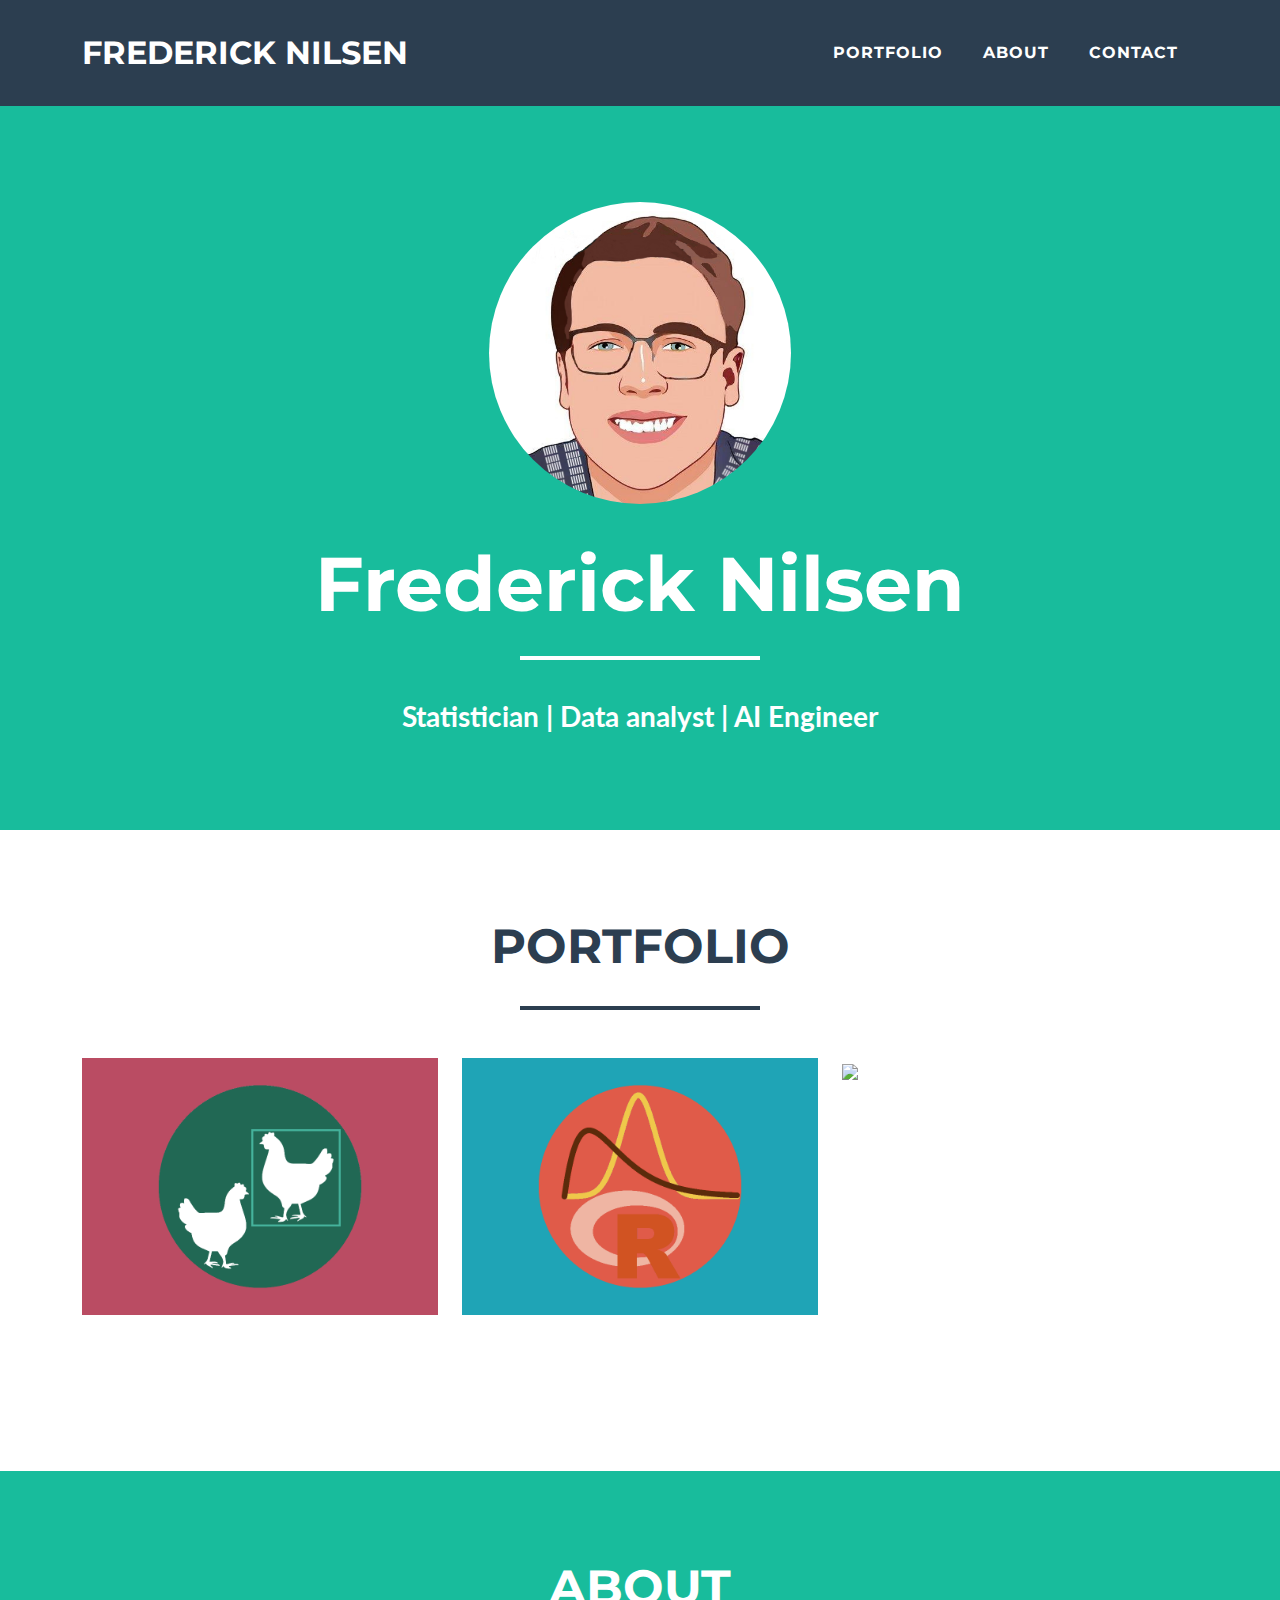
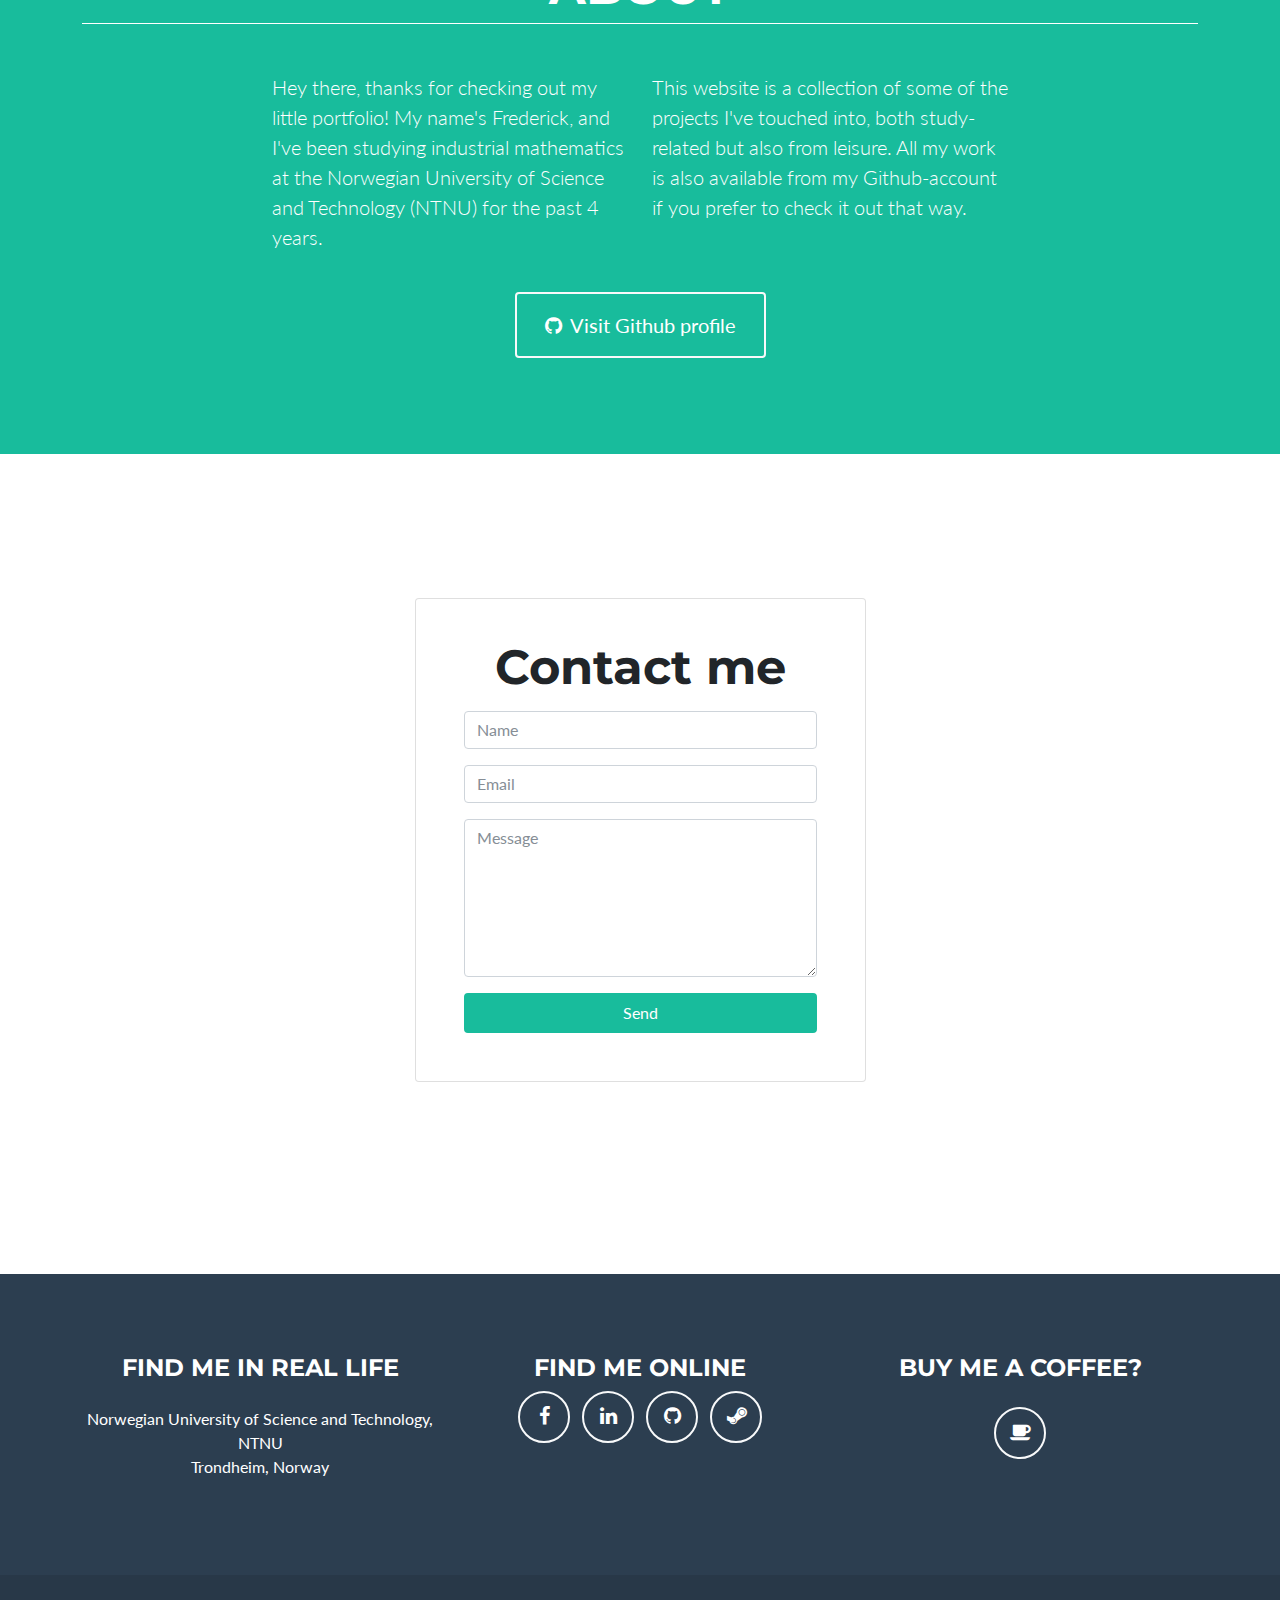
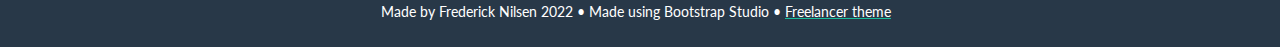
==== commit bd51072c: "fix links and hr on mobile" ====
--- a/index.html
+++ b/index.html
@@ -26,14 +26,14 @@
     <header class="text-center text-white bg-primary masthead">
         <div class="container"><img class="rounded-circle img-fluid d-block mx-auto mb-5" src="assets/img/cartoon-FrederickNilsen.jpg" width="302" height="278">
             <h1>Frederick Nilsen</h1>
-            <hr class="star-light">
+            <hr class="star-light" style="content: '';">
             <h2 class="font-weight-light mb-0">Statistician | Data analyst | AI Engineer</h2>
         </div>
     </header>
     <section id="portfolio" class="portfolio">
         <div class="container">
             <h2 class="text-uppercase text-center text-secondary">Portfolio</h2>
-            <hr class="star-dark mb-5">
+            <hr class="star-dark mb-5" style="content: '';">
             <div class="row">
                 <div class="col-md-6 col-lg-4"><a class="d-block mx-auto portfolio-item" href="#portfolio-modal-1" data-bs-toggle="modal">
                         <div class="d-flex portfolio-item-caption position-absolute h-100 w-100">
@@ -48,7 +48,7 @@
                 <div class="col-md-6 col-lg-4"><a class="d-block mx-auto portfolio-item" href="#portfolio-modal-3" data-bs-toggle="modal">
                         <div class="d-flex portfolio-item-caption position-absolute h-100 w-100">
                             <div class="text-center text-white my-auto portfolio-item-caption-content w-100"><i class="fa fa-search-plus fa-3x"></i></div>
-                        </div><img class="img-fluid" src="assets/img/portfolio/circus.png">
+                        </div><img class="img-fluid" src="assets/img/portfolio/hamiltonian.png">
                     </a></div>
                 <div class="col-md-6 col-lg-4"><a class="d-block mx-auto portfolio-item" href="#portfolio-modal-4" data-bs-toggle="modal"></a></div>
                 <div class="col-md-6 col-lg-4"><a class="d-block mx-auto portfolio-item" href="#portfolio-modal-5" data-bs-toggle="modal"></a></div>
@@ -59,7 +59,7 @@
     <section class="text-white bg-primary mb-0" id="about">
         <div class="container">
             <h2 class="text-uppercase text-center text-white">About</h2>
-            <hr class="star-light mb-5">
+            <hr class="mb-5">
             <div class="row">
                 <div class="col-lg-4 ms-auto">
                     <p class="lead">Hey there, thanks for checking out my little portfolio! My name's Frederick, and I've been studying industrial mathematics at the Norwegian University of Science and Technology (NTNU) for the past 4 years.</p>
@@ -68,7 +68,7 @@
                     <p class="lead">This website is a collection of some of the projects I've touched into, both study-related but also from leisure. All my work is also available from my Github-account if you prefer to check it out that way.</p>
                 </div>
             </div>
-            <div class="text-center mt-4"><a class="btn btn-outline-light btn-xl" role="button" href="#"><i class="fa fa-github me-2"></i><span>Visit Github profile</span></a></div>
+            <div class="text-center mt-4"><a class="btn btn-outline-light btn-xl" role="button" href="https://github.com/frederni/" target="_blank"><i class="fa fa-github me-2"></i><span>Visit Github profile</span></a></div>
         </div>
     </section>
     <section id="contact">
@@ -79,7 +79,7 @@
                         <div class="card mb-5">
                             <div class="card-body p-sm-5">
                                 <h2 class="text-center mb-4">Contact me</h2>
-                                <form>
+                                <form data-bss-recipient="676741c7537fcc1e89d0ef7297605a13" data-bss-redirect-url="#contact">
                                     <div class="mb-3"><input class="form-control" type="text" id="name-2" name="name" placeholder="Name"></div>
                                     <div class="mb-3"><input class="form-control" type="email" id="email-2" name="email" placeholder="Email"></div>
                                     <div class="mb-3"><textarea class="form-control" id="message-2" name="message" rows="6" placeholder="Message"></textarea></div>
@@ -116,7 +116,7 @@
         </div>
     </footer>
     <div class="text-center text-white copyright py-4">
-        <div class="container"><small>Copyright © Except I don't have copyright for this lol 2022</small></div>
+        <div class="container"><small>Made by Frederick Nilsen 2022 • Made using Bootstrap Studio&nbsp;• <a href="https://startbootstrap.com/theme/freelancer" target="_blank"><span style="color: rgb(255, 255, 255);">Freelancer theme</span></a><span style="color: rgb(255, 255, 255);">&nbsp;&nbsp;</span></small></div>
     </div>
     <div class="d-lg-none scroll-to-top position-fixed rounded"><a class="text-center d-block rounded text-white" href="#page-top"><i class="fa fa-chevron-up"></i></a></div>
     <div class="modal text-center" role="dialog" tabindex="-1" id="portfolio-modal-1">
@@ -153,7 +153,7 @@
                         </div>
                     </div>
                 </div>
-                <div class="modal-footer pb-5"><a class="btn btn-primary btn-lg mx-auto rounded-pill portfolio-modal-dismiss" role="button" data-bs-dismiss="modal" href="https://github.com/frederni/TMA4300-CompStat"><i class="fa fa-external-link"></i>Check out Github repository</a><a class="btn btn-primary btn-lg mx-auto rounded-pill portfolio-modal-dismiss" role="button" data-bs-dismiss="modal"><i class="fa fa-close"></i>&nbsp;Close Project</a></div>
+                <div class="modal-footer pb-5"><a class="btn btn-primary btn-lg mx-auto rounded-pill" role="button" href="https://github.com/frederni/TMA4300-CompStat" target="_blank"><i class="fa fa-external-link"></i>Check out Github repository</a><a class="btn btn-primary btn-lg mx-auto rounded-pill portfolio-modal-dismiss" role="button" data-bs-dismiss="modal"><i class="fa fa-close"></i>&nbsp;Close Project</a></div>
             </div>
         </div>
     </div>
@@ -166,13 +166,13 @@
                         <div class="row">
                             <div class="col-lg-8 mx-auto">
                                 <h2 class="text-uppercase text-secondary mb-0">estimating hamiltonial energies using neural networks and numerical optimizers</h2>
-                                <hr class="star-dark mb-5"><img class="img-fluid mb-5" src="assets/img/portfolio/circus.png">
+                                <hr class="star-dark mb-5"><img class="img-fluid mb-5" src="assets/img/portfolio/hamiltonian.png">
                                 <p class="mb-5">A project in the course of numerical mathematics, where we first implement an algorithm with a combination of Adam-optimizer and SGD to produce a function whose gradient is computed. Using numerical integrators such as Symplectic Euler, we can compute properies like the total energy of an unknown hamiltonial system.</p>
                             </div>
                         </div>
                     </div>
                 </div>
-                <div class="modal-footer pb-5"><a class="btn btn-primary btn-lg mx-auto rounded-pill portfolio-modal-dismiss" role="button" data-bs-dismiss="modal" href="https://github.com/frederni/TMA4215-NumMat/tree/master/Project%202"><i class="fa fa-external-link"></i>&nbsp;Github repository</a><a class="btn btn-primary btn-lg mx-auto rounded-pill portfolio-modal-dismiss" role="button" data-bs-dismiss="modal" href="https://nbviewer.org/github/frederni/TMA4215-NumMat/blob/master/Project%202/Project%202.ipynb"><i class="fa fa-external-link"></i>&nbsp;Read notebook online</a><a class="btn btn-primary btn-lg mx-auto rounded-pill portfolio-modal-dismiss" role="button" data-bs-dismiss="modal"><i class="fa fa-close"></i>&nbsp;Close Project</a></div>
+                <div class="modal-footer pb-5"><a class="btn btn-primary btn-lg mx-auto rounded-pill" role="button" href="https://github.com/frederni/TMA4215-NumMat/tree/master/Project%202" target="_blank"><i class="fa fa-external-link"></i>&nbsp;Github repository</a><a class="btn btn-primary btn-lg mx-auto rounded-pill" role="button" href="https://nbviewer.org/github/frederni/TMA4215-NumMat/blob/master/Project%202/Project%202.ipynb" target="_blank"><i class="fa fa-external-link"></i>&nbsp;Read notebook online</a><a class="btn btn-primary btn-lg mx-auto rounded-pill portfolio-modal-dismiss" role="button" data-bs-dismiss="modal"><i class="fa fa-close"></i>&nbsp;Close Project</a></div>
             </div>
         </div>
     </div>
